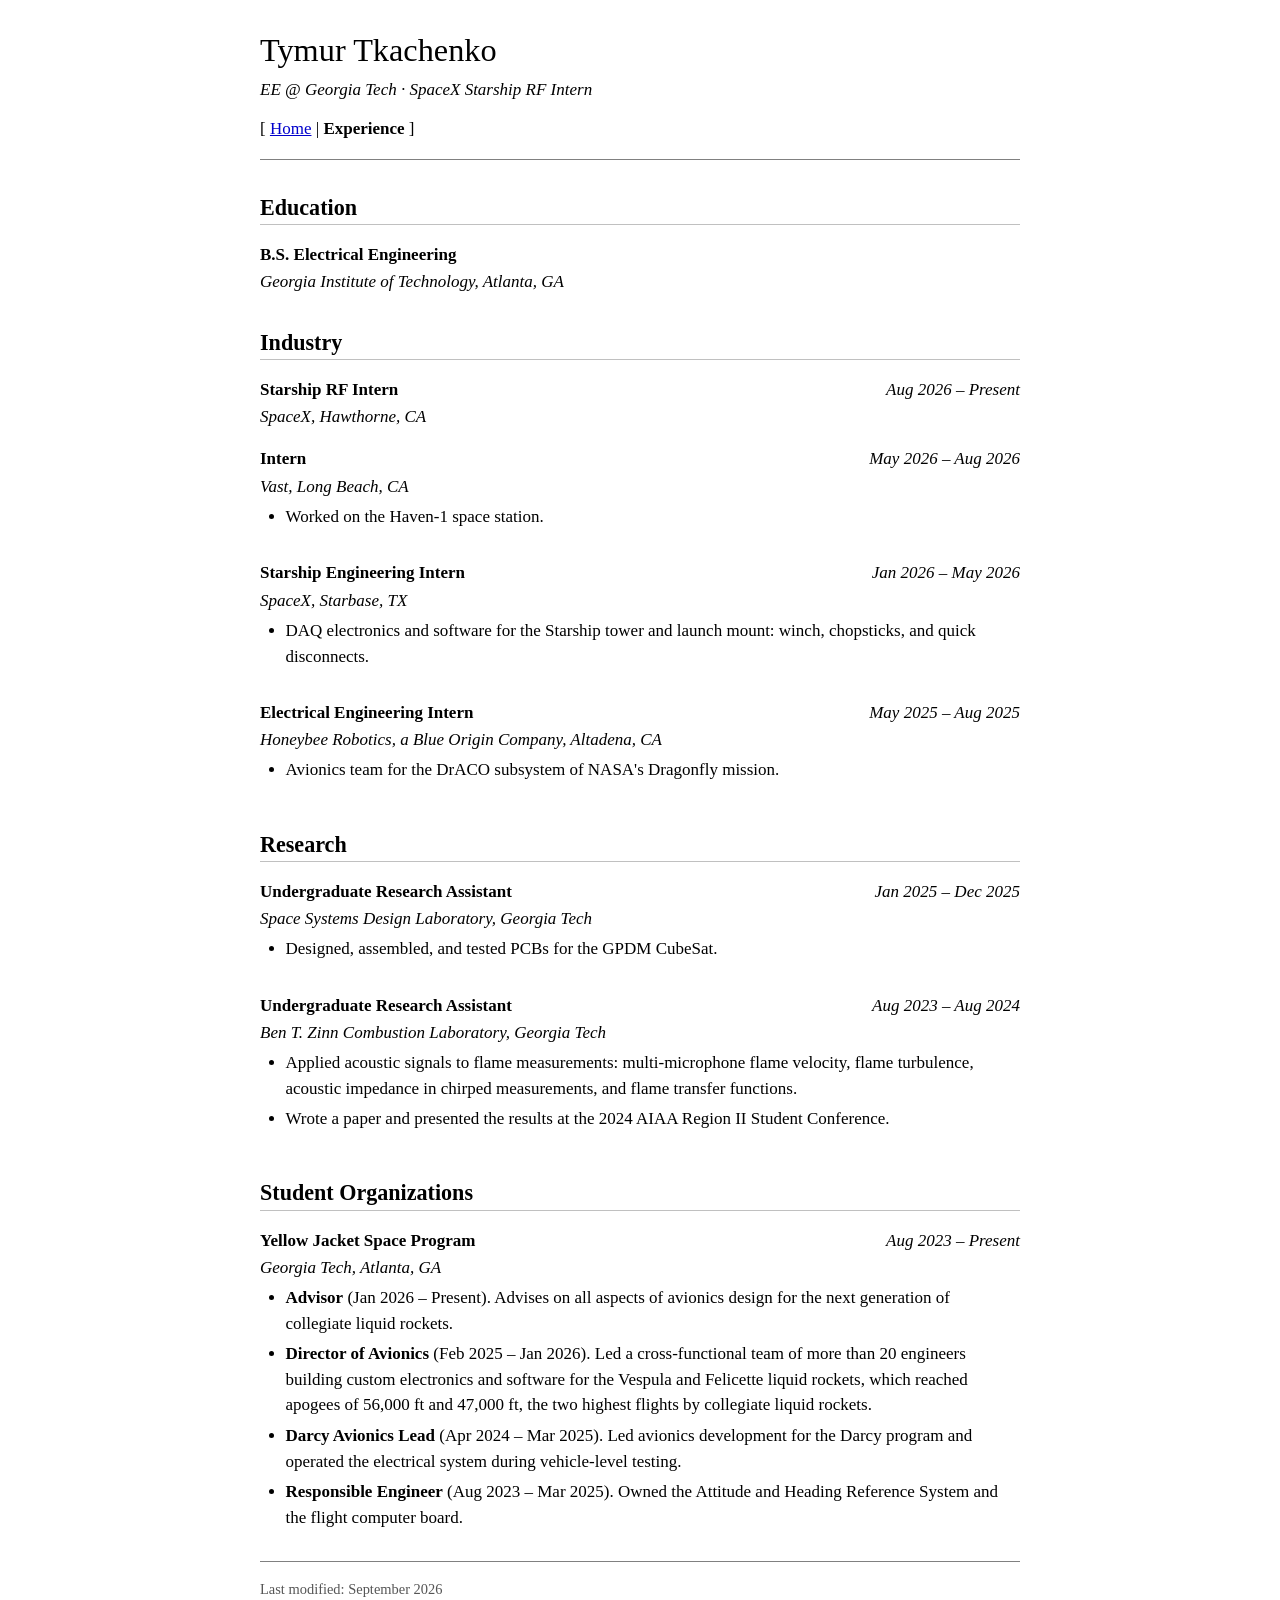
==== experience.html @ 328ea0fc "Redesign site as a classic academic homepage Rewrite the site in plain HTML and CSS with no JavaScri" ====
<!DOCTYPE html>
<html lang="en">
<head>
  <meta charset="UTF-8">
  <meta name="viewport" content="width=device-width, initial-scale=1.0">
  <meta name="description" content="Experience of Tymur Tkachenko">
  <title>Experience - Tymur Tkachenko</title>
  <link rel="stylesheet" href="css/style.css">
</head>
<body>
<div class="page">

  <div class="header">
    <h1>Tymur Tkachenko</h1>
    <p class="subtitle">EE @ Georgia Tech &middot; SpaceX Starship RF Intern</p>
    <p class="nav">
      [ <a href="index.html">Home</a> |
      <span class="current">Experience</span> ]
    </p>
  </div>

  <hr>

  <h2>Education</h2>

  <div class="entry">
    <h3>B.S. Electrical Engineering</h3>
    <p class="where">Georgia Institute of Technology, Atlanta, GA</p>
  </div>

  <h2>Industry</h2>

  <!-- Copy an "entry" block to add another position -->
  <div class="entry">
    <span class="when">Aug 2026 &ndash; Present</span>
    <h3>Starship RF Intern</h3>
    <p class="where">SpaceX, Hawthorne, CA</p>
  </div>

  <div class="entry">
    <span class="when">May 2026 &ndash; Aug 2026</span>
    <h3>Intern</h3>
    <p class="where">Vast, Long Beach, CA</p>
    <ul>
      <li>Worked on the Haven-1 space station.</li>
    </ul>
  </div>

  <div class="entry">
    <span class="when">Jan 2026 &ndash; May 2026</span>
    <h3>Starship Engineering Intern</h3>
    <p class="where">SpaceX, Starbase, TX</p>
    <ul>
      <li>DAQ electronics and software for the Starship tower and launch
        mount: winch, chopsticks, and quick disconnects.</li>
    </ul>
  </div>

  <div class="entry">
    <span class="when">May 2025 &ndash; Aug 2025</span>
    <h3>Electrical Engineering Intern</h3>
    <p class="where">Honeybee Robotics, a Blue Origin Company, Altadena, CA</p>
    <ul>
      <li>Avionics team for the DrACO subsystem of NASA's Dragonfly mission.</li>
    </ul>
  </div>

  <h2>Research</h2>

  <div class="entry">
    <span class="when">Jan 2025 &ndash; Dec 2025</span>
    <h3>Undergraduate Research Assistant</h3>
    <p class="where">Space Systems Design Laboratory, Georgia Tech</p>
    <ul>
      <li>Designed, assembled, and tested PCBs for the GPDM CubeSat.</li>
    </ul>
  </div>

  <div class="entry">
    <span class="when">Aug 2023 &ndash; Aug 2024</span>
    <h3>Undergraduate Research Assistant</h3>
    <p class="where">Ben T. Zinn Combustion Laboratory, Georgia Tech</p>
    <ul>
      <li>Applied acoustic signals to flame measurements: multi-microphone
        flame velocity, flame turbulence, acoustic impedance in chirped
        measurements, and flame transfer functions.</li>
      <li>Wrote a paper and presented the results at the 2024 AIAA Region II
        Student Conference.</li>
    </ul>
  </div>

  <h2>Student Organizations</h2>

  <div class="entry">
    <span class="when">Aug 2023 &ndash; Present</span>
    <h3>Yellow Jacket Space Program</h3>
    <p class="where">Georgia Tech, Atlanta, GA</p>
    <ul>
      <li><b>Advisor</b> (Jan 2026 &ndash; Present).
        Advises on all aspects of avionics design for the next generation of
        collegiate liquid rockets.</li>
      <li><b>Director of Avionics</b> (Feb 2025 &ndash; Jan 2026).
        Led a cross-functional team of more than 20 engineers building custom
        electronics and software for the Vespula and Felicette liquid rockets,
        which reached apogees of 56,000 ft and 47,000 ft, the two highest
        flights by collegiate liquid rockets.</li>
      <li><b>Darcy Avionics Lead</b> (Apr 2024 &ndash; Mar 2025).
        Led avionics development for the Darcy program and operated the
        electrical system during vehicle-level testing.</li>
      <li><b>Responsible Engineer</b> (Aug 2023 &ndash; Mar 2025).
        Owned the Attitude and Heading Reference System and the flight
        computer board.</li>
    </ul>
  </div>

  <hr>

  <p class="footer">Last modified: September 2026</p>

</div>
</body>
</html>
---- css/style.css ----
/*
 * A deliberately plain, old-fashioned stylesheet.
 * No web fonts, no JavaScript, no frameworks.
 */

body {
  margin: 0;
  padding: 1.5em 16px 2em;
  background: #ffffff;
  color: #000000;
  font-family: Georgia, "Times New Roman", Times, serif;
  font-size: 17px;
  line-height: 1.5;
}

.page {
  max-width: 760px;
  margin: 0 auto;
}

/* ---------- Links: classic blue / purple ---------- */
a:link {
  color: #0000cc;
}

a:visited {
  color: #551a8b;
}

a:hover {
  color: #cc0000;
}

/* ---------- Header ---------- */
.header h1 {
  font-size: 1.9em;
  font-weight: normal;
  margin: 0;
}

.header .subtitle {
  margin: 0.2em 0 0;
  font-style: italic;
}

.nav {
  margin: 0.8em 0 0;
}

.nav .current {
  font-weight: bold;
}

hr {
  border: 0;
  border-top: 1px solid #808080;
  margin: 1em 0;
}

/* ---------- Content ---------- */
h2 {
  font-size: 1.3em;
  font-weight: bold;
  margin: 1.4em 0 0.4em;
  border-bottom: 1px solid #c0c0c0;
}

h3 {
  font-size: 1em;
  font-weight: bold;
  margin: 1em 0 0.1em;
}

p {
  margin: 0 0 0.8em;
}

ul {
  margin: 0.3em 0 0.8em;
  padding-left: 1.5em;
}

li {
  margin-bottom: 0.3em;
}

.contact {
  margin: 0;
  padding: 0;
  list-style: none;
}

.contact li {
  margin: 0;
}

.note {
  font-size: 0.9em;
  font-style: italic;
}

/* ---------- Photos ---------- */
img {
  max-width: 100%;
  height: auto;
}

.portrait {
  float: right;
  width: 200px;
  margin: 0.3em 0 0.8em 1.2em;
}

.portrait img {
  display: block;
  border: 1px solid #808080;
}

.gallery {
  display: grid;
  grid-template-columns: repeat(3, 1fr);
  gap: 1.2em 1em;
  clear: both;
}

.gallery figure {
  margin: 0;
}

.gallery img {
  display: block;
  width: 100%;
  aspect-ratio: 4 / 3;
  object-fit: cover;
  border: 1px solid #808080;
}

.gallery figcaption {
  font-size: 0.85em;
  margin-top: 0.3em;
}

/* An entry line: title on the left, dates on the right */
.entry {
  margin-top: 1em;
}

.entry .when {
  float: right;
  font-style: italic;
  margin-left: 1em;
}

.entry .where {
  font-style: italic;
  margin: 0;
}

.entry::after {
  content: "";
  display: block;
  clear: both;
}

/* ---------- Footer ---------- */
.footer {
  font-size: 0.85em;
  color: #555555;
}

/* ---------- Small screens ---------- */
@media (max-width: 500px) {
  body {
    font-size: 16px;
  }

  .portrait {
    width: 130px;
  }

  .gallery {
    grid-template-columns: repeat(2, 1fr);
  }

  .entry .when {
    float: none;
    display: block;
    margin-left: 0;
  }
}
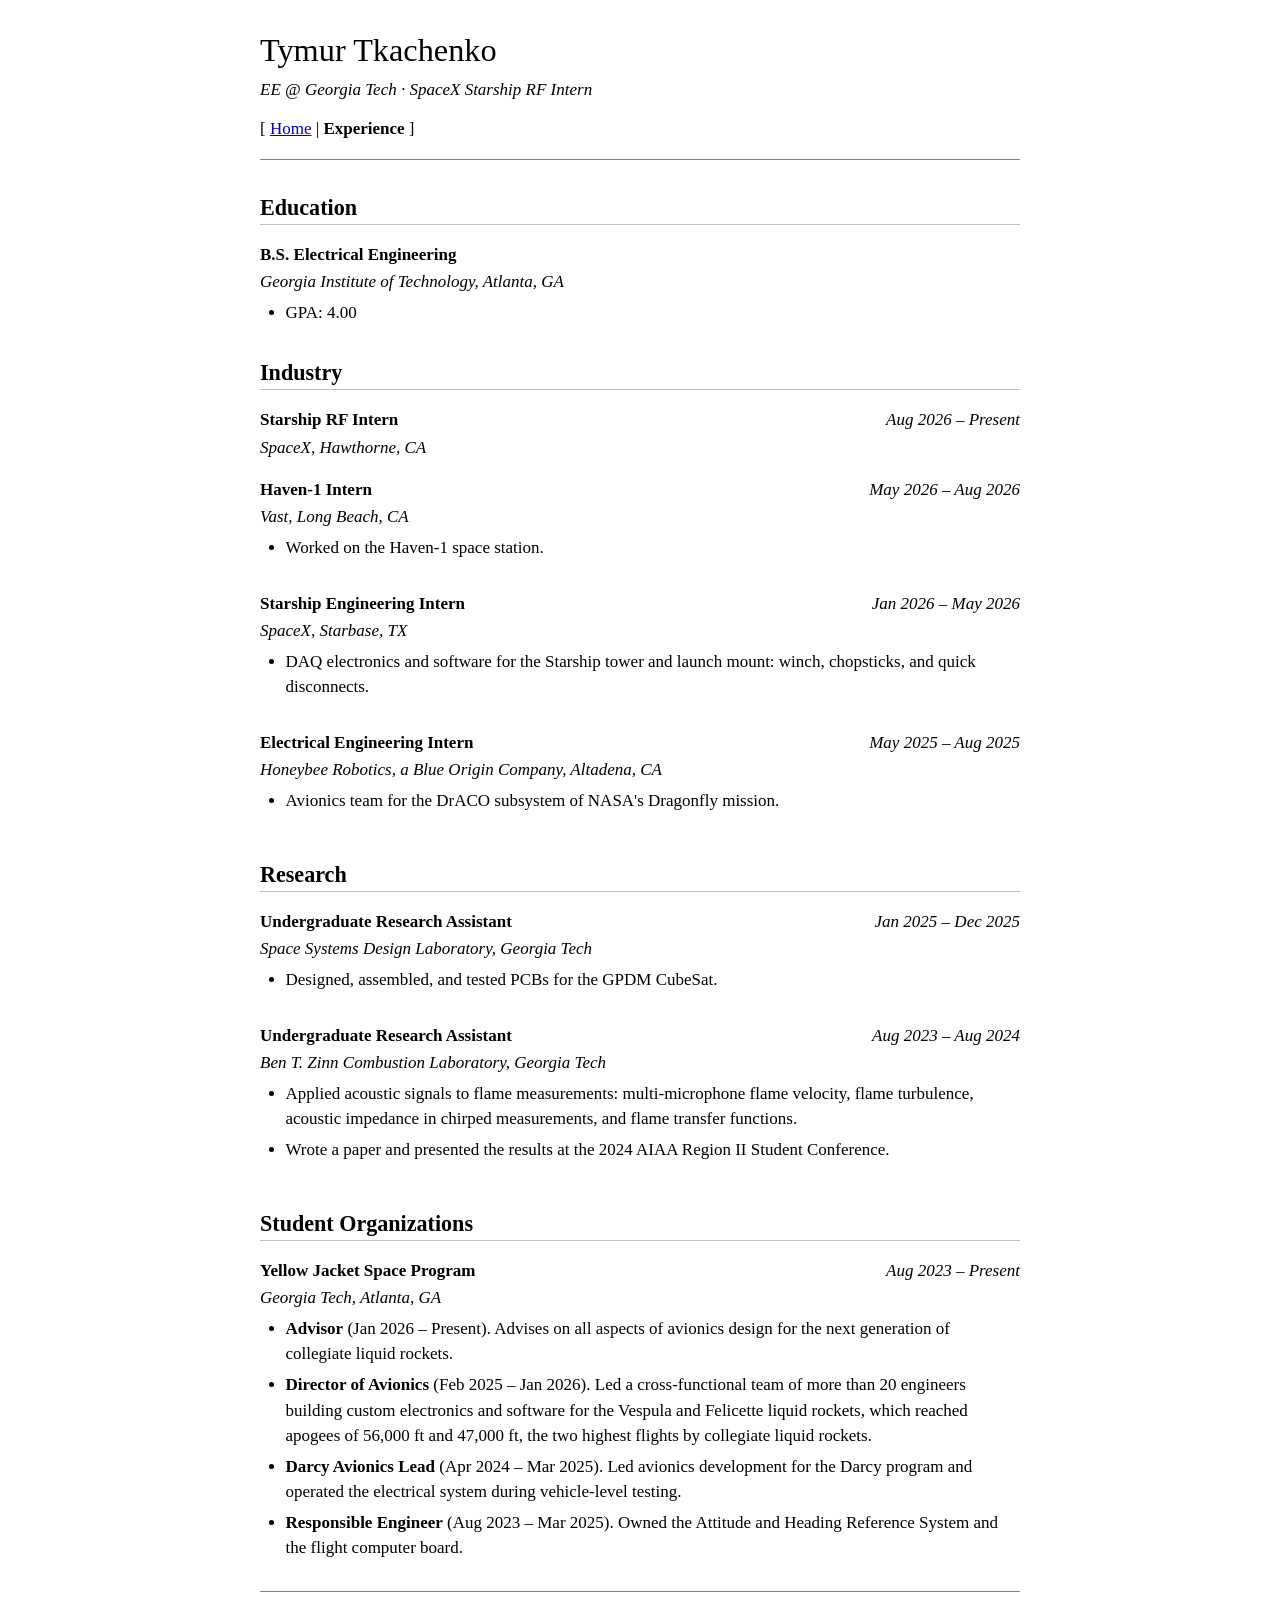
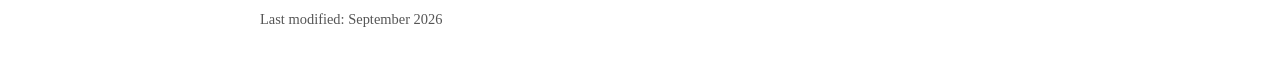
==== commit 7f83e0e3: "General updates Co-Authored-By: Claude Opus 5.5 <noreply@anthropic.com>" ====
--- a/experience.html
+++ b/experience.html
@@ -26,6 +26,9 @@
   <div class="entry">
     <h3>B.S. Electrical Engineering</h3>
     <p class="where">Georgia Institute of Technology, Atlanta, GA</p>
+    <ul>
+      <li>GPA: 4.00</li>
+    </ul>
   </div>
 
   <h2>Industry</h2>
@@ -39,7 +42,7 @@
 
   <div class="entry">
     <span class="when">May 2026 &ndash; Aug 2026</span>
-    <h3>Intern</h3>
+    <h3>Haven-1 Intern</h3>
     <p class="where">Vast, Long Beach, CA</p>
     <ul>
       <li>Worked on the Haven-1 space station.</li>
